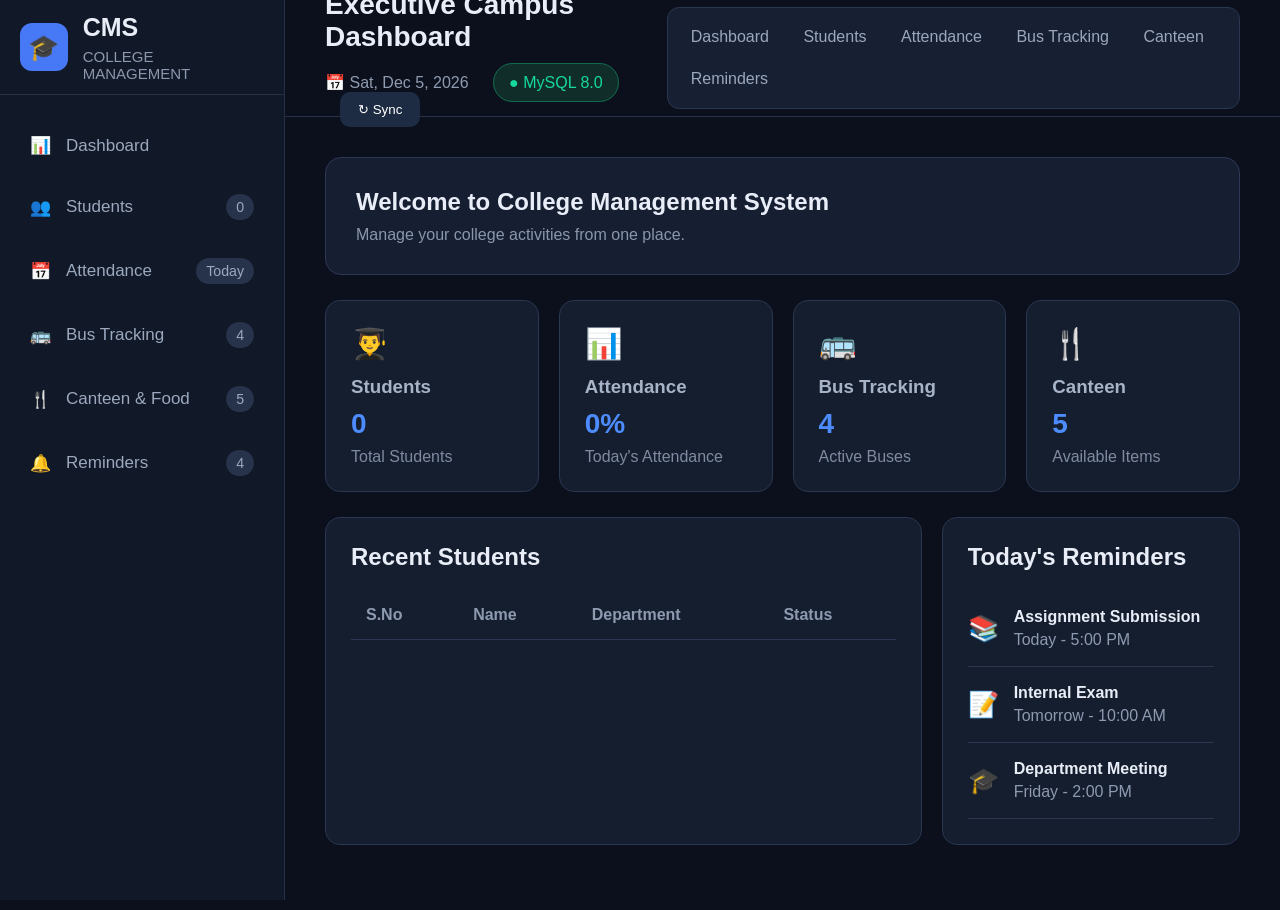
==== src/main/resources/static/index.html @ abafc1c5 "cms" ====
<!DOCTYPE html>
<html lang="en">
<head>
    <meta charset="UTF-8">
    <meta name="viewport" content="width=device-width, initial-scale=1.0">
    <title>College Management System</title>
    <link rel="stylesheet" href="style.css">
</head>

<body>

<div class="app">

    <!-- SIDEBAR -->
    <aside class="sidebar">
        <div class="logo">
            <div class="logo-icon">🎓</div>
            <div>
                <h2>CMS</h2>
                <p>COLLEGE MANAGEMENT</p>
            </div>
        </div>

        <nav>
            <button class="nav-item active" onclick="showPage('dashboard')">
                📊 <span>Dashboard</span>
            </button>
            <button class="nav-item" onclick="showPage('students')">
                👥 <span>Students</span>
                <small id="studentCountBadge">0</small>
            </button>
            <button class="nav-item" onclick="showPage('attendance')">
                📅 <span>Attendance</span>
                <small>Today</small>
            </button>
            <button class="nav-item" onclick="showPage('bus')">
                🚌 <span>Bus Tracking</span>
                <small>4</small>
            </button>
            <button class="nav-item" onclick="showPage('canteen')">
                🍴 <span>Canteen & Food</span>
                <small>5</small>
            </button>
            <button class="nav-item" onclick="showPage('reminders')">
                🔔 <span>Reminders</span>
                <small>4</small>
            </button>
        </nav>
    </aside>

    <!-- MAIN -->
    <main class="main">
        <!-- HEADER -->
        <header>
            <div>
                <h1 id="pageTitle">Executive Campus Dashboard</h1>
                <div class="date">
                    📅 <span id="currentDate"></span>
                    <span class="mysql">● MySQL 8.0</span>
                    <button class="sync" onclick="syncData()">↻ Sync</button>
                </div>
            </div>

            <div class="top-menu">
                <button onclick="showPage('dashboard')">Dashboard</button>
                <button onclick="showPage('students')">Students</button>
                <button onclick="showPage('attendance')">Attendance</button>
                <button onclick="showPage('bus')">Bus Tracking</button>
                <button onclick="showPage('canteen')">Canteen</button>
                <button onclick="showPage('reminders')">Reminders</button>
            </div>
        </header>

        <!-- CONTENT -->
        <section class="content">

            <!-- DASHBOARD -->
            <div id="dashboard" class="page">
                <div class="welcome">
                    <h2>Welcome to College Management System</h2>
                    <p>Manage your college activities from one place.</p>
                </div>

                <div class="cards">
                    <div class="card">
                        <div class="card-icon">👨‍🎓</div>
                        <h3>Students</h3>
                        <strong id="dashTotalStudents">0</strong>
                        <p>Total Students</p>
                    </div>

                    <div class="card">
                        <div class="card-icon">📊</div>
                        <h3>Attendance</h3>
                        <strong id="dashAttendancePercentage">0%</strong>
                        <p>Today's Attendance</p>
                    </div>

                    <div class="card">
                        <div class="card-icon">🚌</div>
                        <h3>Bus Tracking</h3>
                        <strong>4</strong>
                        <p>Active Buses</p>
                    </div>

                    <div class="card">
                        <div class="card-icon">🍴</div>
                        <h3>Canteen</h3>
                        <strong>5</strong>
                        <p>Available Items</p>
                    </div>
                </div>

                <div class="dashboard-grid">
                    <div class="panel">
                        <h2>Recent Students</h2>
                        <table>
                            <thead>
                                <tr>
                                    <th>S.No</th>
                                    <th>Name</th>
                                    <th>Department</th>
                                    <th>Status</th>
                                </tr>
                            </thead>
                            <tbody id="recentStudentsBody"></tbody>
                        </table>
                    </div>

                    <div class="panel">
                        <h2>Today's Reminders</h2>
                        <div class="reminder">
                            <span>📚</span>
                            <div>
                                <b>Assignment Submission</b>
                                <p>Today - 5:00 PM</p>
                            </div>
                        </div>
                        <div class="reminder">
                            <span>📝</span>
                            <div>
                                <b>Internal Exam</b>
                                <p>Tomorrow - 10:00 AM</p>
                            </div>
                        </div>
                        <div class="reminder">
                            <span>🎓</span>
                            <div>
                                <b>Department Meeting</b>
                                <p>Friday - 2:00 PM</p>
                            </div>
                        </div>
                    </div>
                </div>
            </div>

            <!-- STUDENTS -->
            <div id="students" class="page hidden">
                <div class="page-header">
                    <h2>Students</h2>
                    <button class="primary" onclick="openStudentModal()">+ Add Student</button>
                </div>
                <div class="panel">
                    <table>
                        <thead>
                            <tr>
                                <th>S.No</th>
                                <th>Name</th>
                                <th>Email</th>
                                <th>Department</th>
                                <th>Year</th>
                                <th>Actions</th>
                            </tr>
                        </thead>
                        <tbody id="studentTable"></tbody>
                    </table>
                </div>
            </div>

            <!-- ATTENDANCE -->
            <div id="attendance" class="page hidden">
                <div class="page-header">
                    <h2>Attendance</h2>
                </div>
                <div class="cards">
                    <div class="card">
                        <h3>Total Students</h3>
                        <strong id="attendanceTotal">0</strong>
                    </div>
                    <div class="card">
                        <h3>Present</h3>
                        <strong id="attendancePresent">0</strong>
                    </div>
                    <div class="card">
                        <h3>Absent</h3>
                        <strong id="attendanceAbsent">0</strong>
                    </div>
                    <div class="card">
                        <h3>Percentage</h3>
                        <strong id="attendancePercentage">0%</strong>
                    </div>
                </div>
                <div class="panel">
                    <h2>Today's Attendance</h2>
                    <table>
                        <thead>
                            <tr>
                                <th>Student</th>
                                <th>Department</th>
                                <th>Status</th>
                            </tr>
                        </thead>
                        <tbody id="attendanceTableBody"></tbody>
                    </table>
                </div>
            </div>

            <!-- BUS -->
            <div id="bus" class="page hidden">
                <div class="page-header">
                    <h2>Bus Tracking</h2>
                </div>
                <div class="cards">
                    <div class="card">
                        <div class="card-icon">🚌</div>
                        <h3>Bus 101</h3>
                        <strong>Active</strong>
                        <p>Dharmapuri Route</p>
                    </div>
                    <div class="card">
                        <div class="card-icon">🚌</div>
                        <h3>Bus 102</h3>
                        <strong>Active</strong>
                        <p>Salem Route</p>
                    </div>
                    <div class="card">
                        <div class="card-icon">🚌</div>
                        <h3>Bus 103</h3>
                        <strong>Active</strong>
                        <p>Bangalore Route</p>
                    </div>
                    <div class="card">
                        <div class="card-icon">🚌</div>
                        <h3>Bus 104</h3>
                        <strong>Stopped</strong>
                        <p>Campus</p>
                    </div>
                </div>
            </div>

            <!-- CANTEEN -->
            <div id="canteen" class="page hidden">
                <div class="page-header">
                    <h2>Canteen & Food</h2>
                    <button class="primary">+ Add Food</button>
                </div>
                <div class="food-grid">
                    <div class="food">
                        <h3>🍛 Meals</h3>
                        <p>South Indian Meals</p>
                        <strong>₹80</strong>
                    </div>
                    <div class="food">
                        <h3>🥪 Sandwich</h3>
                        <p>Veg Sandwich</p>
                        <strong>₹50</strong>
                    </div>
                    <div class="food">
                        <h3>🍔 Burger</h3>
                        <p>Veg Burger</p>
                        <strong>₹70</strong>
                    </div>
                    <div class="food">
                        <h3>☕ Coffee</h3>
                        <p>Hot Coffee</p>
                        <strong>₹30</strong>
                    </div>
                    <div class="food">
                        <h3>🍜 Noodles</h3>
                        <p>Veg Noodles</p>
                        <strong>₹60</strong>
                    </div>
                </div>
            </div>

            <!-- REMINDERS -->
            <div id="reminders" class="page hidden">
                <div class="page-header">
                    <h2>Reminders</h2>
                </div>
                <div class="panel">
                    <div class="reminder">
                        <span>📚</span>
                        <div>
                            <h3>Assignment Submission</h3>
                            <p>Today - 5:00 PM</p>
                        </div>
                    </div>
                    <div class="reminder">
                        <span>📝</span>
                        <div>
                            <h3>Internal Examination</h3>
                            <p>Tomorrow - 10:00 AM</p>
                        </div>
                    </div>
                    <div class="reminder">
                        <span>🎓</span>
                        <div>
                            <h3>Department Meeting</h3>
                            <p>Friday - 2:00 PM</p>
                        </div>
                    </div>
                </div>
            </div>

        </section>
    </main>
</div>

<!-- ADD STUDENT MODAL -->
<div id="studentModal" class="modal hidden">
    <div class="modal-content">
        <h2>Add New Student</h2>
        <form id="studentForm">
            <div class="form-group">
                <label for="studentName">Name:</label>
                <input type="text" id="studentName" placeholder="Enter full name" required>
            </div>

            <div class="form-group">
                <label for="studentEmail">Email:</label>
                <input type="email" id="studentEmail" placeholder="Enter email address" required>
            </div>

            <div class="form-group">
                <label for="studentDept">Department:</label>
                <input type="text" id="studentDept" placeholder="e.g. CSE" required>
            </div>

            <div class="form-group">
                <label for="studentYear">Year:</label>
                <input type="number" id="studentYear" min="1" max="4" placeholder="1 to 4" required>
            </div>

            <div class="modal-actions">
                <button type="submit" class="primary">Save Student</button>
                <button type="button" class="btn-cancel" onclick="closeStudentModal()">Cancel</button>
            </div>
        </form>
    </div>
</div>

<!-- DELETE CONFIRMATION MODAL -->
<div id="deleteModal" class="modal hidden">
    <div class="modal-content" style="max-width: 420px; text-align: center;">
        <div style="font-size: 44px; margin-bottom: 10px;">⚠️</div>
        <h2 style="margin-bottom: 8px;">Confirm Deletion</h2>
        <p id="deleteModalMessage" style="color: #94a3b8; margin: 12px 0 24px 0; font-size: 15px; line-height: 1.5;">Are you sure you want to delete this student? This action cannot be undone.</p>
        <div class="modal-actions" style="justify-content: center; gap: 12px;">
            <button type="button" class="btn-cancel" onclick="closeDeleteModal()">Cancel</button>
            <button type="button" class="btn-danger" onclick="confirmDeleteStudent()">Yes, Delete</button>
        </div>
    </div>
</div>

<!-- TOAST NOTIFICATION -->
<div id="toast" class="toast hidden"></div>

<script>
    // Tab switching logic
    function showPage(pageId) {
        document.querySelectorAll('.page').forEach(page => page.classList.add('hidden'));
        const activePage = document.getElementById(pageId);
        if (activePage) activePage.classList.remove('hidden');

        document.querySelectorAll('.nav-item').forEach(btn => btn.classList.remove('active'));
        const activeBtn = Array.from(document.querySelectorAll('.nav-item')).find(btn => btn.getAttribute('onclick')?.includes(pageId));
        if (activeBtn) activeBtn.classList.add('active');

        const titleMap = {
            'dashboard': 'Executive Campus Dashboard',
            'students': 'Student Directory Management',
            'attendance': 'Daily Attendance Tracker',
            'bus': 'Live Bus Route Tracking',
            'canteen': 'Canteen Menu & Orders',
            'reminders': 'Upcoming Academic Reminders'
        };
        const titleEl = document.getElementById('pageTitle');
        if (titleEl && titleMap[pageId]) titleEl.innerText = titleMap[pageId];
    }

    // Set today's date on header
    document.addEventListener("DOMContentLoaded", () => {
        const dateEl = document.getElementById("currentDate");
        if (dateEl) {
            const options = { weekday: 'short', year: 'numeric', month: 'short', day: 'numeric' };
            dateEl.innerText = new Date().toLocaleDateString('en-US', options);
        }
    });
</script>
<script src="script.js"></script>
<script src="students.js"></script>
</body>
</html>
---- src/main/resources/static/style.css ----
* {
    margin: 0;
    padding: 0;
    box-sizing: border-box;
}

body {
    font-family: Arial, sans-serif;
    background: #0b101c;
    color: #e8edf7;
}

.app {
    display: flex;
    min-height: 100vh;
}

/* SIDEBAR */
.sidebar {
    width: 285px;
    background: #111827;
    border-right: 1px solid #263044;
    position: fixed;
    height: 100vh;
}

.logo {
    height: 95px;
    display: flex;
    align-items: center;
    gap: 15px;
    padding: 20px;
    border-bottom: 1px solid #263044;
}

.logo-icon {
    width: 48px;
    height: 48px;
    background: #4778f5;
    border-radius: 12px;
    display: flex;
    align-items: center;
    justify-content: center;
    font-size: 25px;
}

.logo h2 {
    font-size: 25px;
}

.logo p {
    color: #8b98ae;
    font-size: 15px;
    margin-top: 6px;
}

/* NAVIGATION */
nav {
    padding: 25px 15px;
}

.nav-item {
    width: 100%;
    padding: 15px;
    margin-bottom: 8px;
    border: none;
    background: transparent;
    color: #9ba8bd;
    text-align: left;
    font-size: 17px;
    border-radius: 12px;
    cursor: pointer;
    display: flex;
    align-items: center;
    gap: 15px;
}

.nav-item:hover,
.nav-item.active {
    background: #192544;
    color: #4c89ff;
}

.nav-item small {
    margin-left: auto;
    background: #26334b;
    padding: 5px 10px;
    border-radius: 15px;
}

/* MAIN */
.main {
    margin-left: 285px;
    width: calc(100% - 285px);
}

header {
    height: 117px;
    border-bottom: 1px solid #293347;
    padding: 20px 40px;
    display: flex;
    justify-content: space-between;
    align-items: center;
}

header h1 {
    font-size: 28px;
}

.date {
    color: #8f9bb0;
    margin-top: 20px;
}

.mysql {
    color: #16d99b;
    border: 1px solid #12694f;
    background: #102d2a;
    padding: 10px 15px;
    border-radius: 25px;
    margin-left: 20px;
}

.sync {
    margin-left: 15px;
    padding: 10px 18px;
    border: none;
    border-radius: 10px;
    background: #1d2b43;
    color: white;
    cursor: pointer;
}

.top-menu {
    background: #172033;
    padding: 8px;
    border-radius: 12px;
    border: 1px solid #293750;
}

.top-menu button {
    background: transparent;
    border: none;
    color: #9aa7bd;
    padding: 12px 15px;
    cursor: pointer;
    font-size: 16px;
    border-radius: 10px;
}

.top-menu button:hover {
    background: #2c6be5;
    color: white;
}

/* CONTENT */
.content {
    padding: 40px;
}

.page {
    animation: fade 0.3s;
}

.hidden {
    display: none !important;
}

@keyframes fade {
    from {
        opacity: 0;
        transform: translateY(10px);
    }
    to {
        opacity: 1;
        transform: translateY(0);
    }
}

.welcome {
    background: #161f31;
    padding: 30px;
    border: 1px solid #2b3954;
    border-radius: 16px;
    margin-bottom: 25px;
}

.welcome h2 {
    font-size: 24px;
    margin-bottom: 10px;
}

.welcome p {
    color: #8996ac;
}

/* CARDS */
.cards {
    display: grid;
    grid-template-columns: repeat(4, 1fr);
    gap: 20px;
    margin-bottom: 25px;
}

.card {
    background: #151e2f;
    border: 1px solid #293750;
    padding: 25px;
    border-radius: 15px;
}

.card:hover {
    transform: translateY(-3px);
    border-color: #427cf1;
}

.card-icon {
    font-size: 30px;
    margin-bottom: 15px;
}

.card h3 {
    color: #a7b3c7;
    margin-bottom: 10px;
}

.card strong {
    display: block;
    font-size: 28px;
    color: #4d8cff;
}

.card p {
    color: #7f8ba1;
    margin-top: 8px;
}

/* PANELS */
.dashboard-grid {
    display: grid;
    grid-template-columns: 2fr 1fr;
    gap: 20px;
}

.panel {
    background: #151e2f;
    border: 1px solid #293750;
    padding: 25px;
    border-radius: 15px;
    margin-bottom: 25px;
}

.panel h2 {
    margin-bottom: 20px;
}

/* TABLE */
table {
    width: 100%;
    border-collapse: collapse;
}

th, td {
    padding: 15px;
    border-bottom: 1px solid #293750;
    text-align: left;
}

th {
    color: #8d9ab0;
}

td {
    color: #c8d0dd;
}

.status {
    color: #16d99b;
    background: #12382f;
    padding: 6px 12px;
    border-radius: 15px;
}

.absent {
    color: #ff6464;
    background: #3b2025;
    padding: 6px 12px;
    border-radius: 15px;
}

.delete-btn {
    background: #dc2626;
    color: white;
    border: none;
    padding: 6px 12px;
    border-radius: 6px;
    cursor: pointer;
}

.delete-btn:hover {
    background: #b91c1c;
}

/* REMINDERS */
.reminder {
    display: flex;
    align-items: center;
    gap: 15px;
    padding: 17px 0;
    border-bottom: 1px solid #293750;
}

.reminder > span {
    font-size: 25px;
}

.reminder p {
    color: #8d9ab0;
    margin-top: 5px;
}

/* PAGE HEADER */
.page-header {
    display: flex;
    justify-content: space-between;
    align-items: center;
    margin-bottom: 25px;
}

.page-header h2 {
    font-size: 28px;
}

.primary {
    background: #3478ed;
    color: white;
    border: none;
    padding: 12px 20px;
    border-radius: 9px;
    cursor: pointer;
    font-size: 15px;
}

.primary:hover {
    background: #2463cf;
}

/* FOOD */
.food-grid {
    display: grid;
    grid-template-columns: repeat(3, 1fr);
    gap: 20px;
}

.food {
    background: #151e2f;
    border: 1px solid #293750;
    border-radius: 15px;
    padding: 25px;
}

.food h3 {
    font-size: 20px;
    margin-bottom: 12px;
}

.food p {
    color: #8b98ae;
    margin-bottom: 15px;
}

.food strong {
    color: #4d8cff;
    font-size: 22px;
}

/* MODAL DISPLAY */
.modal {
    position: fixed;
    top: 0;
    left: 0;
    width: 100vw;
    height: 100vh;
    background-color: rgba(0, 0, 0, 0.75);
    display: flex;
    justify-content: center;
    align-items: center;
    z-index: 99999;
}

.modal-content {
    background: #1e293b;
    color: #ffffff;
    padding: 2rem;
    border-radius: 12px;
    width: 100%;
    max-width: 450px;
    box-shadow: 0 10px 25px rgba(0, 0, 0, 0.5);
}

.modal-content h2 {
    margin-bottom: 1.5rem;
}

.modal-content .form-group {
    margin-bottom: 1rem;
    display: flex;
    flex-direction: column;
}

.modal-content label {
    margin-bottom: 0.5rem;
    font-weight: 500;
}

.modal-content input {
    padding: 0.6rem;
    border-radius: 6px;
    border: 1px solid #334155;
    background: #0f172a;
    color: #fff;
    font-size: 15px;
}

.modal-actions {
    display: flex;
    gap: 1rem;
    justify-content: flex-end;
    margin-top: 1.5rem;
}

.modal-actions button {
    padding: 0.6rem 1.2rem;
    border: none;
    border-radius: 6px;
    cursor: pointer;
}

.modal-actions .btn-cancel {
    background: #64748b;
    color: #fff;
}

/* RESPONSIVE */
@media (max-width: 1100px) {
    .sidebar {
        width: 220px;
    }

    .main {
        margin-left: 220px;
        width: calc(100% - 220px);
    }

    .cards {
        grid-template-columns: repeat(2, 1fr);
    }

    .top-menu {
        display: none;
    }
}

@media (max-width: 700px) {
    .sidebar {
        display: none;
    }

    .main {
        margin-left: 0;
        width: 100%;
    }

    header {
        height: auto;
        padding: 20px;
    }

    .content {
        padding: 20px;
    }

    .cards,
    .food-grid,
    .dashboard-grid {
        grid-template-columns: 1fr;
    }

    table {
        font-size: 13px;
    }
}

/* TOAST NOTIFICATION */
.toast {
    position: fixed;
    top: 25px;
    right: 25px;
    background: #1e293b;
    color: #f8fafc;
    border-left: 4px solid #10b981;
    border-radius: 8px;
    padding: 14px 22px;
    font-size: 15px;
    box-shadow: 0 10px 25px rgba(0, 0, 0, 0.4);
    display: flex;
    align-items: center;
    gap: 12px;
    z-index: 100000;
    transition: opacity 0.3s ease, transform 0.3s ease;
}

.toast.toast-error {
    border-left-color: #ef4444;
}

.toast.hidden {
    display: none;
    opacity: 0;
    transform: translateY(-10px);
}

.btn-danger {
    background: #ef4444;
    color: #fff;
    padding: 0.6rem 1.4rem;
    border: none;
    border-radius: 6px;
    cursor: pointer;
    font-weight: 600;
    transition: background 0.2s ease;
}

.btn-danger:hover {
    background: #dc2626;
}
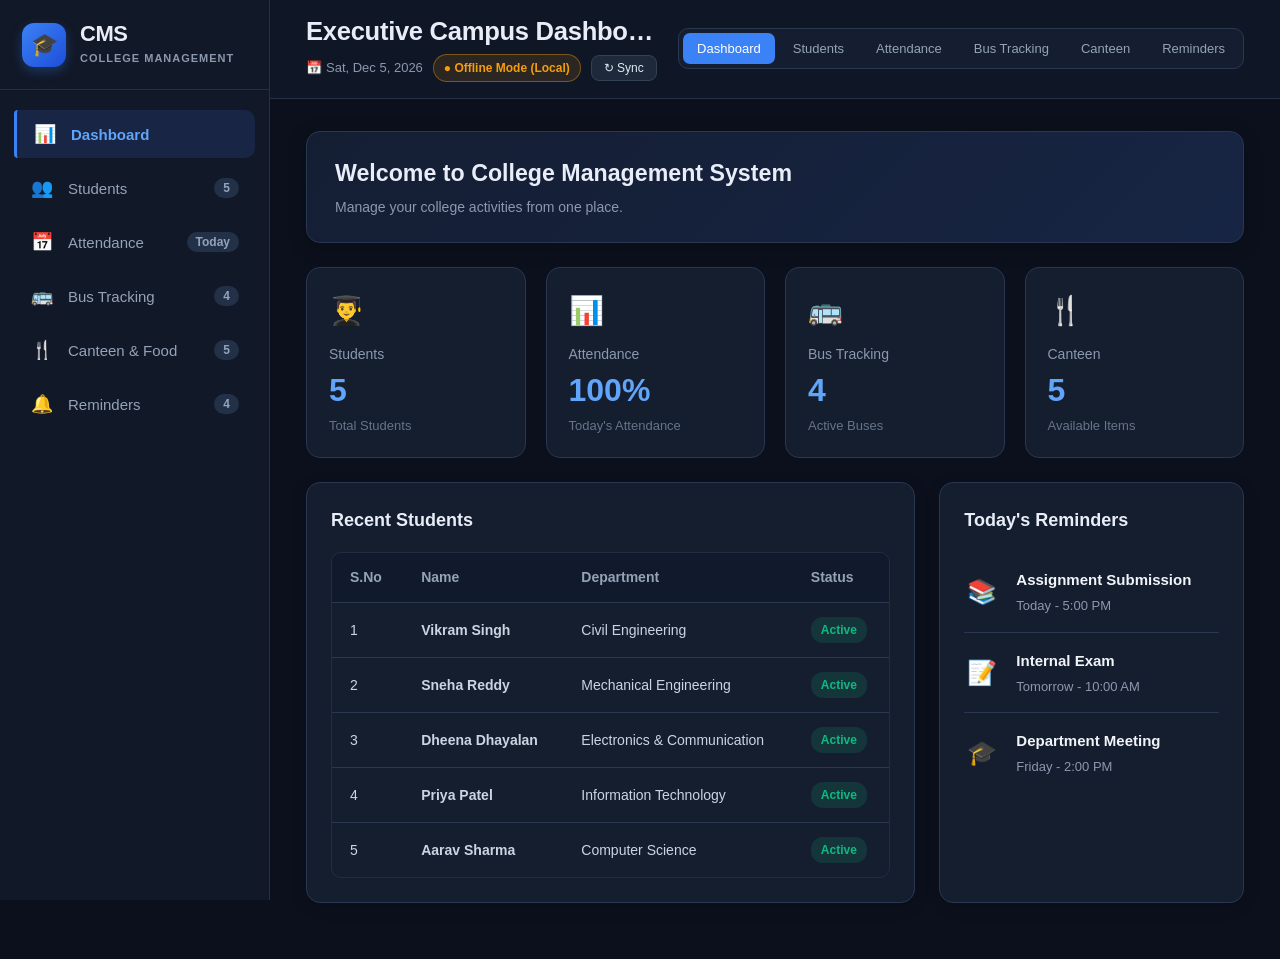
==== commit 8fa209f4: "back" ====
--- a/src/main/resources/static/index.html
+++ b/src/main/resources/static/index.html
@@ -2,7 +2,7 @@
 <html lang="en">
 <head>
     <meta charset="UTF-8">
-    <meta name="viewport" content="width=device-width, initial-scale=1.0">
+    <meta name="viewport" content="width=device-width, initial-scale=1.0, maximum-scale=5.0">
     <title>College Management System</title>
     <link rel="stylesheet" href="style.css">
 </head>
@@ -12,62 +12,73 @@
 <div class="app">
 
     <!-- SIDEBAR -->
-    <aside class="sidebar">
+    <aside class="sidebar" id="sidebar">
         <div class="logo">
             <div class="logo-icon">🎓</div>
-            <div>
+            <div class="logo-text">
                 <h2>CMS</h2>
                 <p>COLLEGE MANAGEMENT</p>
             </div>
+            <button class="sidebar-close-btn" id="sidebarCloseBtn" onclick="closeSidebar()" aria-label="Close navigation menu">&times;</button>
         </div>
 
         <nav>
             <button class="nav-item active" onclick="showPage('dashboard')">
-                📊 <span>Dashboard</span>
+                <span class="nav-icon">📊</span> <span>Dashboard</span>
             </button>
             <button class="nav-item" onclick="showPage('students')">
-                👥 <span>Students</span>
+                <span class="nav-icon">👥</span> <span>Students</span>
                 <small id="studentCountBadge">0</small>
             </button>
             <button class="nav-item" onclick="showPage('attendance')">
-                📅 <span>Attendance</span>
+                <span class="nav-icon">📅</span> <span>Attendance</span>
                 <small>Today</small>
             </button>
             <button class="nav-item" onclick="showPage('bus')">
-                🚌 <span>Bus Tracking</span>
+                <span class="nav-icon">🚌</span> <span>Bus Tracking</span>
                 <small>4</small>
             </button>
             <button class="nav-item" onclick="showPage('canteen')">
-                🍴 <span>Canteen & Food</span>
+                <span class="nav-icon">🍴</span> <span>Canteen & Food</span>
                 <small>5</small>
             </button>
             <button class="nav-item" onclick="showPage('reminders')">
-                🔔 <span>Reminders</span>
+                <span class="nav-icon">🔔</span> <span>Reminders</span>
                 <small>4</small>
             </button>
         </nav>
     </aside>
+
+    <!-- Overlay backdrop for mobile drawer -->
+    <div class="sidebar-overlay" id="sidebarOverlay" onclick="closeSidebar()"></div>
 
     <!-- MAIN -->
     <main class="main">
         <!-- HEADER -->
         <header>
-            <div>
-                <h1 id="pageTitle">Executive Campus Dashboard</h1>
-                <div class="date">
-                    📅 <span id="currentDate"></span>
-                    <span class="mysql">● MySQL 8.0</span>
-                    <button class="sync" onclick="syncData()">↻ Sync</button>
+            <div class="header-left">
+                <button class="mobile-menu-btn" id="mobileMenuBtn" onclick="toggleSidebar()" aria-label="Open Navigation Menu">
+                    <span></span>
+                    <span></span>
+                    <span></span>
+                </button>
+                <div class="header-title-wrap">
+                    <h1 id="pageTitle">Executive Campus Dashboard</h1>
+                    <div class="date">
+                        <span class="date-badge">📅 <span id="currentDate"></span></span>
+                        <span id="dbStatusBadge" class="mysql">● Checking...</span>
+                        <button class="sync" onclick="syncData()">↻ Sync</button>
+                    </div>
                 </div>
             </div>
 
             <div class="top-menu">
-                <button onclick="showPage('dashboard')">Dashboard</button>
-                <button onclick="showPage('students')">Students</button>
-                <button onclick="showPage('attendance')">Attendance</button>
-                <button onclick="showPage('bus')">Bus Tracking</button>
-                <button onclick="showPage('canteen')">Canteen</button>
-                <button onclick="showPage('reminders')">Reminders</button>
+                <button class="top-nav-btn active" onclick="showPage('dashboard')">Dashboard</button>
+                <button class="top-nav-btn" onclick="showPage('students')">Students</button>
+                <button class="top-nav-btn" onclick="showPage('attendance')">Attendance</button>
+                <button class="top-nav-btn" onclick="showPage('bus')">Bus Tracking</button>
+                <button class="top-nav-btn" onclick="showPage('canteen')">Canteen</button>
+                <button class="top-nav-btn" onclick="showPage('reminders')">Reminders</button>
             </div>
         </header>
 
@@ -114,17 +125,19 @@
                 <div class="dashboard-grid">
                     <div class="panel">
                         <h2>Recent Students</h2>
-                        <table>
-                            <thead>
-                                <tr>
-                                    <th>S.No</th>
-                                    <th>Name</th>
-                                    <th>Department</th>
-                                    <th>Status</th>
-                                </tr>
-                            </thead>
-                            <tbody id="recentStudentsBody"></tbody>
-                        </table>
+                        <div class="table-responsive">
+                            <table>
+                                <thead>
+                                    <tr>
+                                        <th>S.No</th>
+                                        <th>Name</th>
+                                        <th>Department</th>
+                                        <th>Status</th>
+                                    </tr>
+                                </thead>
+                                <tbody id="recentStudentsBody"></tbody>
+                            </table>
+                        </div>
                     </div>
 
                     <div class="panel">
@@ -161,19 +174,21 @@
                     <button class="primary" onclick="openStudentModal()">+ Add Student</button>
                 </div>
                 <div class="panel">
-                    <table>
-                        <thead>
-                            <tr>
-                                <th>S.No</th>
-                                <th>Name</th>
-                                <th>Email</th>
-                                <th>Department</th>
-                                <th>Year</th>
-                                <th>Actions</th>
-                            </tr>
-                        </thead>
-                        <tbody id="studentTable"></tbody>
-                    </table>
+                    <div class="table-responsive">
+                        <table>
+                            <thead>
+                                <tr>
+                                    <th>S.No</th>
+                                    <th>Name</th>
+                                    <th>Email</th>
+                                    <th>Department</th>
+                                    <th>Year</th>
+                                    <th>Actions</th>
+                                </tr>
+                            </thead>
+                            <tbody id="studentTable"></tbody>
+                        </table>
+                    </div>
                 </div>
             </div>
 
@@ -202,16 +217,18 @@
                 </div>
                 <div class="panel">
                     <h2>Today's Attendance</h2>
-                    <table>
-                        <thead>
-                            <tr>
-                                <th>Student</th>
-                                <th>Department</th>
-                                <th>Status</th>
-                            </tr>
-                        </thead>
-                        <tbody id="attendanceTableBody"></tbody>
-                    </table>
+                    <div class="table-responsive">
+                        <table>
+                            <thead>
+                                <tr>
+                                    <th>Student</th>
+                                    <th>Department</th>
+                                    <th>Status</th>
+                                </tr>
+                            </thead>
+                            <tbody id="attendanceTableBody"></tbody>
+                        </table>
+                    </div>
                 </div>
             </div>
 
@@ -324,17 +341,17 @@
         <form id="studentForm">
             <div class="form-group">
                 <label for="studentName">Name:</label>
-                <input type="text" id="studentName" placeholder="Enter full name" required>
+                <input type="text" id="studentName" placeholder="Enter full name" required autocomplete="off">
             </div>
 
             <div class="form-group">
                 <label for="studentEmail">Email:</label>
-                <input type="email" id="studentEmail" placeholder="Enter email address" required>
+                <input type="email" id="studentEmail" placeholder="Enter email address" required autocomplete="off">
             </div>
 
             <div class="form-group">
                 <label for="studentDept">Department:</label>
-                <input type="text" id="studentDept" placeholder="e.g. CSE" required>
+                <input type="text" id="studentDept" placeholder="e.g. CSE" required autocomplete="off">
             </div>
 
             <div class="form-group">
@@ -343,8 +360,8 @@
             </div>
 
             <div class="modal-actions">
+                <button type="button" class="btn-cancel" onclick="closeStudentModal()">Cancel</button>
                 <button type="submit" class="primary">Save Student</button>
-                <button type="button" class="btn-cancel" onclick="closeStudentModal()">Cancel</button>
             </div>
         </form>
     </div>
@@ -352,11 +369,11 @@
 
 <!-- DELETE CONFIRMATION MODAL -->
 <div id="deleteModal" class="modal hidden">
-    <div class="modal-content" style="max-width: 420px; text-align: center;">
-        <div style="font-size: 44px; margin-bottom: 10px;">⚠️</div>
-        <h2 style="margin-bottom: 8px;">Confirm Deletion</h2>
-        <p id="deleteModalMessage" style="color: #94a3b8; margin: 12px 0 24px 0; font-size: 15px; line-height: 1.5;">Are you sure you want to delete this student? This action cannot be undone.</p>
-        <div class="modal-actions" style="justify-content: center; gap: 12px;">
+    <div class="modal-content delete-modal-content">
+        <div class="delete-icon">⚠️</div>
+        <h2>Confirm Deletion</h2>
+        <p id="deleteModalMessage">Are you sure you want to delete this student? This action cannot be undone.</p>
+        <div class="modal-actions delete-modal-actions">
             <button type="button" class="btn-cancel" onclick="closeDeleteModal()">Cancel</button>
             <button type="button" class="btn-danger" onclick="confirmDeleteStudent()">Yes, Delete</button>
         </div>
@@ -366,38 +383,6 @@
 <!-- TOAST NOTIFICATION -->
 <div id="toast" class="toast hidden"></div>
 
-<script>
-    // Tab switching logic
-    function showPage(pageId) {
-        document.querySelectorAll('.page').forEach(page => page.classList.add('hidden'));
-        const activePage = document.getElementById(pageId);
-        if (activePage) activePage.classList.remove('hidden');
-
-        document.querySelectorAll('.nav-item').forEach(btn => btn.classList.remove('active'));
-        const activeBtn = Array.from(document.querySelectorAll('.nav-item')).find(btn => btn.getAttribute('onclick')?.includes(pageId));
-        if (activeBtn) activeBtn.classList.add('active');
-
-        const titleMap = {
-            'dashboard': 'Executive Campus Dashboard',
-            'students': 'Student Directory Management',
-            'attendance': 'Daily Attendance Tracker',
-            'bus': 'Live Bus Route Tracking',
-            'canteen': 'Canteen Menu & Orders',
-            'reminders': 'Upcoming Academic Reminders'
-        };
-        const titleEl = document.getElementById('pageTitle');
-        if (titleEl && titleMap[pageId]) titleEl.innerText = titleMap[pageId];
-    }
-
-    // Set today's date on header
-    document.addEventListener("DOMContentLoaded", () => {
-        const dateEl = document.getElementById("currentDate");
-        if (dateEl) {
-            const options = { weekday: 'short', year: 'numeric', month: 'short', day: 'numeric' };
-            dateEl.innerText = new Date().toLocaleDateString('en-US', options);
-        }
-    });
-</script>
 <script src="script.js"></script>
 <script src="students.js"></script>
 </body>
--- a/src/main/resources/static/style.css
+++ b/src/main/resources/static/style.css
@@ -1,165 +1,414 @@
+/* ==========================================================================
+   COLLEGE MANAGEMENT SYSTEM - RESPONSIVE STYLESHEET
+   ========================================================================== */
+
 * {
     margin: 0;
     padding: 0;
     box-sizing: border-box;
+    -webkit-tap-highlight-color: transparent;
+}
+
+:root {
+    --bg-main: #0b101c;
+    --bg-sidebar: #111827;
+    --bg-header: #0f1626;
+    --bg-panel: #151e2f;
+    --bg-panel-hover: #192544;
+    --bg-input: #0f172a;
+    --border-color: #263044;
+    --border-light: #293750;
+    --text-primary: #e8edf7;
+    --text-secondary: #8b98ae;
+    --text-muted: #64748b;
+    --accent-blue: #3b82f6;
+    --accent-blue-hover: #2563eb;
+    --accent-green: #10b981;
+    --accent-red: #ef4444;
+    --sidebar-width: 270px;
+    --header-height: 90px;
 }
 
 body {
-    font-family: Arial, sans-serif;
-    background: #0b101c;
-    color: #e8edf7;
-}
+    font-family: -apple-system, BlinkMacSystemFont, "Segoe UI", Roboto, Oxygen, Ubuntu, Cantarell, "Open Sans", "Helvetica Neue", sans-serif;
+    background: var(--bg-main);
+    color: var(--text-primary);
+    overflow-x: hidden;
+    min-height: 100vh;
+    line-height: 1.5;
+}
+
+body.sidebar-locked {
+    overflow: hidden;
+}
+
+/* ==========================================================================
+   APP SHELL LAYOUT
+   ========================================================================== */
 
 .app {
     display: flex;
     min-height: 100vh;
-}
-
-/* SIDEBAR */
+    width: 100%;
+    position: relative;
+}
+
+/* ==========================================================================
+   SIDEBAR
+   ========================================================================== */
+
 .sidebar {
-    width: 285px;
-    background: #111827;
-    border-right: 1px solid #263044;
+    width: var(--sidebar-width);
+    background: var(--bg-sidebar);
+    border-right: 1px solid var(--border-color);
     position: fixed;
+    top: 0;
+    left: 0;
+    bottom: 0;
     height: 100vh;
+    z-index: 1000;
+    display: flex;
+    flex-direction: column;
+    transition: transform 0.3s cubic-bezier(0.4, 0, 0.2, 1);
+    overflow-y: auto;
 }
 
 .logo {
-    height: 95px;
-    display: flex;
-    align-items: center;
-    gap: 15px;
-    padding: 20px;
-    border-bottom: 1px solid #263044;
+    height: var(--header-height);
+    display: flex;
+    align-items: center;
+    gap: 14px;
+    padding: 20px 22px;
+    border-bottom: 1px solid var(--border-color);
+    flex-shrink: 0;
+    position: relative;
 }
 
 .logo-icon {
-    width: 48px;
-    height: 48px;
-    background: #4778f5;
+    width: 44px;
+    height: 44px;
+    background: linear-gradient(135deg, #3b82f6, #1d4ed8);
     border-radius: 12px;
     display: flex;
     align-items: center;
     justify-content: center;
-    font-size: 25px;
-}
-
-.logo h2 {
-    font-size: 25px;
-}
-
-.logo p {
-    color: #8b98ae;
-    font-size: 15px;
-    margin-top: 6px;
+    font-size: 22px;
+    box-shadow: 0 4px 12px rgba(59, 130, 246, 0.3);
+    flex-shrink: 0;
+}
+
+.logo-text h2 {
+    font-size: 22px;
+    font-weight: 700;
+    letter-spacing: -0.5px;
+    line-height: 1.1;
+}
+
+.logo-text p {
+    color: var(--text-secondary);
+    font-size: 11px;
+    font-weight: 600;
+    letter-spacing: 1px;
+    margin-top: 4px;
+}
+
+/* Close button for mobile drawer */
+.sidebar-close-btn {
+    display: none;
+    margin-left: auto;
+    background: #1e293b;
+    border: 1px solid #334155;
+    color: #cbd5e1;
+    width: 36px;
+    height: 36px;
+    border-radius: 8px;
+    font-size: 24px;
+    line-height: 1;
+    cursor: pointer;
+    align-items: center;
+    justify-content: center;
+    transition: all 0.2s ease;
+}
+
+.sidebar-close-btn:hover {
+    background: #334155;
+    color: #fff;
 }
 
 /* NAVIGATION */
 nav {
-    padding: 25px 15px;
+    padding: 20px 14px;
+    flex: 1;
 }
 
 .nav-item {
     width: 100%;
-    padding: 15px;
-    margin-bottom: 8px;
+    min-height: 48px;
+    padding: 12px 16px;
+    margin-bottom: 6px;
     border: none;
     background: transparent;
-    color: #9ba8bd;
+    color: #94a3b8;
     text-align: left;
-    font-size: 17px;
-    border-radius: 12px;
+    font-size: 15px;
+    font-weight: 500;
+    border-radius: 10px;
     cursor: pointer;
     display: flex;
     align-items: center;
-    gap: 15px;
+    gap: 14px;
+    transition: all 0.2s ease;
+}
+
+.nav-icon {
+    font-size: 18px;
+    width: 24px;
+    display: inline-flex;
+    justify-content: center;
 }
 
 .nav-item:hover,
 .nav-item.active {
-    background: #192544;
-    color: #4c89ff;
+    background: var(--bg-panel-hover);
+    color: #60a5fa;
+}
+
+.nav-item.active {
+    font-weight: 600;
+    border-left: 3px solid #3b82f6;
+    border-radius: 4px 10px 10px 4px;
 }
 
 .nav-item small {
     margin-left: auto;
-    background: #26334b;
-    padding: 5px 10px;
-    border-radius: 15px;
-}
-
-/* MAIN */
+    background: #233148;
+    color: #94a3b8;
+    padding: 3px 9px;
+    font-size: 12px;
+    font-weight: 600;
+    border-radius: 12px;
+}
+
+.nav-item.active small {
+    background: #1e3a8a;
+    color: #93c5fd;
+}
+
+/* SIDEBAR BACKDROP OVERLAY FOR MOBILE */
+.sidebar-overlay {
+    display: none;
+    position: fixed;
+    top: 0;
+    left: 0;
+    right: 0;
+    bottom: 0;
+    width: 100vw;
+    height: 100vh;
+    background: rgba(0, 0, 0, 0.7);
+    backdrop-filter: blur(4px);
+    -webkit-backdrop-filter: blur(4px);
+    z-index: 990;
+    opacity: 0;
+    pointer-events: none;
+    transition: opacity 0.3s ease;
+}
+
+.sidebar-overlay.open {
+    opacity: 1;
+    pointer-events: auto;
+}
+
+/* ==========================================================================
+   MAIN CONTENT WRAPPER
+   ========================================================================== */
+
 .main {
-    margin-left: 285px;
-    width: calc(100% - 285px);
-}
+    margin-left: var(--sidebar-width);
+    width: calc(100% - var(--sidebar-width));
+    min-height: 100vh;
+    display: flex;
+    flex-direction: column;
+    transition: margin-left 0.3s ease, width 0.3s ease;
+}
+
+/* ==========================================================================
+   HEADER
+   ========================================================================== */
 
 header {
-    height: 117px;
-    border-bottom: 1px solid #293347;
-    padding: 20px 40px;
+    min-height: var(--header-height);
+    border-bottom: 1px solid var(--border-color);
+    padding: 16px 36px;
     display: flex;
     justify-content: space-between;
     align-items: center;
-}
-
-header h1 {
-    font-size: 28px;
+    gap: 20px;
+    background: var(--bg-header);
+    position: sticky;
+    top: 0;
+    z-index: 50;
+}
+
+.header-left {
+    display: flex;
+    align-items: center;
+    gap: 16px;
+    flex: 1;
+    min-width: 0;
+}
+
+/* Mobile Hamburger Button */
+.mobile-menu-btn {
+    display: none;
+    background: #192544;
+    border: 1px solid var(--border-light);
+    width: 44px;
+    height: 44px;
+    border-radius: 10px;
+    cursor: pointer;
+    flex-direction: column;
+    justify-content: center;
+    align-items: center;
+    gap: 5px;
+    padding: 0;
+    flex-shrink: 0;
+    transition: all 0.2s ease;
+}
+
+.mobile-menu-btn span {
+    display: block;
+    width: 20px;
+    height: 2px;
+    background: #cbd5e1;
+    border-radius: 2px;
+    transition: all 0.2s ease;
+}
+
+.mobile-menu-btn:hover {
+    background: #243561;
+}
+
+.mobile-menu-btn.active span:nth-child(1) {
+    transform: translateY(7px) rotate(45deg);
+}
+
+.mobile-menu-btn.active span:nth-child(2) {
+    opacity: 0;
+}
+
+.mobile-menu-btn.active span:nth-child(3) {
+    transform: translateY(-7px) rotate(-45deg);
+}
+
+.header-title-wrap {
+    min-width: 0;
+}
+
+.header-title-wrap h1 {
+    font-size: clamp(1.2rem, 2vw, 1.65rem);
+    font-weight: 700;
+    line-height: 1.25;
+    letter-spacing: -0.3px;
+    white-space: nowrap;
+    overflow: hidden;
+    text-overflow: ellipsis;
 }
 
 .date {
-    color: #8f9bb0;
-    margin-top: 20px;
+    color: var(--text-secondary);
+    margin-top: 6px;
+    display: flex;
+    align-items: center;
+    flex-wrap: wrap;
+    gap: 10px;
+    font-size: 13px;
+}
+
+.date-badge {
+    white-space: nowrap;
+    display: inline-flex;
+    align-items: center;
+    gap: 4px;
 }
 
 .mysql {
-    color: #16d99b;
-    border: 1px solid #12694f;
-    background: #102d2a;
-    padding: 10px 15px;
-    border-radius: 25px;
-    margin-left: 20px;
+    color: #10b981;
+    border: 1px solid rgba(16, 185, 129, 0.3);
+    background: rgba(16, 185, 129, 0.12);
+    padding: 4px 10px;
+    border-radius: 16px;
+    font-size: 12px;
+    font-weight: 600;
+    white-space: nowrap;
+    transition: all 0.3s ease;
+}
+
+.mysql.offline {
+    color: #f59e0b;
+    border-color: rgba(245, 158, 11, 0.4);
+    background: rgba(245, 158, 11, 0.12);
 }
 
 .sync {
-    margin-left: 15px;
-    padding: 10px 18px;
-    border: none;
+    padding: 5px 12px;
+    border: 1px solid #334155;
+    border-radius: 8px;
+    background: #1e293b;
+    color: #e2e8f0;
+    cursor: pointer;
+    font-size: 12px;
+    font-weight: 500;
+    transition: all 0.2s ease;
+    white-space: nowrap;
+}
+
+.sync:hover {
+    background: #334155;
+    color: #ffffff;
+}
+
+/* Top Desktop Nav */
+.top-menu {
+    background: #141e30;
+    padding: 4px;
     border-radius: 10px;
-    background: #1d2b43;
-    color: white;
-    cursor: pointer;
-}
-
-.top-menu {
-    background: #172033;
-    padding: 8px;
-    border-radius: 12px;
-    border: 1px solid #293750;
+    border: 1px solid var(--border-light);
+    display: flex;
+    gap: 4px;
+    flex-shrink: 0;
 }
 
 .top-menu button {
     background: transparent;
     border: none;
-    color: #9aa7bd;
-    padding: 12px 15px;
+    color: #94a3b8;
+    padding: 8px 14px;
     cursor: pointer;
-    font-size: 16px;
-    border-radius: 10px;
-}
-
-.top-menu button:hover {
-    background: #2c6be5;
-    color: white;
-}
-
-/* CONTENT */
+    font-size: 13px;
+    font-weight: 500;
+    border-radius: 7px;
+    white-space: nowrap;
+    transition: all 0.2s ease;
+}
+
+.top-menu button:hover,
+.top-menu button.active {
+    background: #3b82f6;
+    color: #ffffff;
+}
+
+/* ==========================================================================
+   PAGE CONTENT
+   ========================================================================== */
+
 .content {
-    padding: 40px;
+    padding: 32px 36px;
+    flex: 1;
+    width: 100%;
 }
 
 .page {
-    animation: fade 0.3s;
+    animation: fade 0.25s ease-out;
 }
 
 .hidden {
@@ -169,7 +418,7 @@
 @keyframes fade {
     from {
         opacity: 0;
-        transform: translateY(10px);
+        transform: translateY(8px);
     }
     to {
         opacity: 1;
@@ -177,175 +426,292 @@
     }
 }
 
+/* WELCOME BANNER */
 .welcome {
-    background: #161f31;
-    padding: 30px;
-    border: 1px solid #2b3954;
-    border-radius: 16px;
-    margin-bottom: 25px;
+    background: linear-gradient(135deg, #141e33 0%, #172544 100%);
+    padding: 24px 28px;
+    border: 1px solid var(--border-light);
+    border-radius: 14px;
+    margin-bottom: 24px;
+    box-shadow: 0 4px 20px rgba(0, 0, 0, 0.2);
 }
 
 .welcome h2 {
-    font-size: 24px;
-    margin-bottom: 10px;
+    font-size: clamp(1.2rem, 2vw, 1.45rem);
+    margin-bottom: 6px;
+    font-weight: 600;
 }
 
 .welcome p {
-    color: #8996ac;
-}
-
-/* CARDS */
+    color: var(--text-secondary);
+    font-size: 14px;
+}
+
+/* ==========================================================================
+   METRIC STATS CARDS
+   ========================================================================== */
+
 .cards {
     display: grid;
     grid-template-columns: repeat(4, 1fr);
     gap: 20px;
-    margin-bottom: 25px;
+    margin-bottom: 24px;
 }
 
 .card {
-    background: #151e2f;
-    border: 1px solid #293750;
-    padding: 25px;
-    border-radius: 15px;
+    background: var(--bg-panel);
+    border: 1px solid var(--border-light);
+    padding: 22px;
+    border-radius: 14px;
+    transition: transform 0.2s ease, border-color 0.2s ease, box-shadow 0.2s ease;
+    display: flex;
+    flex-direction: column;
 }
 
 .card:hover {
     transform: translateY(-3px);
-    border-color: #427cf1;
+    border-color: #3b82f6;
+    box-shadow: 0 8px 24px rgba(0, 0, 0, 0.3);
 }
 
 .card-icon {
-    font-size: 30px;
-    margin-bottom: 15px;
+    font-size: 28px;
+    margin-bottom: 12px;
 }
 
 .card h3 {
-    color: #a7b3c7;
-    margin-bottom: 10px;
+    color: var(--text-secondary);
+    font-size: 14px;
+    font-weight: 500;
+    margin-bottom: 8px;
 }
 
 .card strong {
     display: block;
-    font-size: 28px;
-    color: #4d8cff;
+    font-size: clamp(1.6rem, 2.5vw, 2rem);
+    font-weight: 700;
+    color: #60a5fa;
+    line-height: 1.1;
 }
 
 .card p {
-    color: #7f8ba1;
+    color: var(--text-muted);
+    font-size: 13px;
     margin-top: 8px;
 }
 
-/* PANELS */
+/* ==========================================================================
+   PANELS & DASHBOARD GRIDS
+   ========================================================================== */
+
 .dashboard-grid {
     display: grid;
     grid-template-columns: 2fr 1fr;
-    gap: 20px;
+    gap: 24px;
 }
 
 .panel {
-    background: #151e2f;
-    border: 1px solid #293750;
-    padding: 25px;
-    border-radius: 15px;
-    margin-bottom: 25px;
+    background: var(--bg-panel);
+    border: 1px solid var(--border-light);
+    padding: 24px;
+    border-radius: 14px;
+    margin-bottom: 24px;
+    box-shadow: 0 4px 16px rgba(0, 0, 0, 0.15);
 }
 
 .panel h2 {
-    margin-bottom: 20px;
-}
-
-/* TABLE */
+    font-size: 18px;
+    font-weight: 600;
+    margin-bottom: 18px;
+}
+
+/* ==========================================================================
+   RESPONSIVE DATA TABLES
+   ========================================================================== */
+
+.table-responsive {
+    width: 100%;
+    overflow-x: auto;
+    -webkit-overflow-scrolling: touch;
+    border-radius: 10px;
+    border: 1px solid rgba(41, 55, 80, 0.6);
+}
+
+/* Custom subtle scrollbar */
+.table-responsive::-webkit-scrollbar {
+    height: 6px;
+}
+
+.table-responsive::-webkit-scrollbar-track {
+    background: #0f172a;
+    border-radius: 4px;
+}
+
+.table-responsive::-webkit-scrollbar-thumb {
+    background: #2b3b55;
+    border-radius: 4px;
+}
+
+.table-responsive::-webkit-scrollbar-thumb:hover {
+    background: #475569;
+}
+
 table {
     width: 100%;
+    min-width: 580px; /* guarantees headers and columns don't compress unreadably */
     border-collapse: collapse;
 }
 
+.dashboard-grid .table-responsive table {
+    min-width: 420px;
+}
+
 th, td {
-    padding: 15px;
-    border-bottom: 1px solid #293750;
+    padding: 14px 18px;
+    border-bottom: 1px solid var(--border-light);
     text-align: left;
+    font-size: 14px;
 }
 
 th {
-    color: #8d9ab0;
+    color: #94a3b8;
+    background: #111a2c;
+    font-weight: 600;
+    white-space: nowrap;
 }
 
 td {
-    color: #c8d0dd;
+    color: #cbd5e1;
+    vertical-align: middle;
+}
+
+tbody tr {
+    transition: background 0.15s ease;
+}
+
+tbody tr:hover {
+    background: rgba(25, 37, 68, 0.4);
+}
+
+tbody tr:last-child td {
+    border-bottom: none;
 }
 
 .status {
-    color: #16d99b;
-    background: #12382f;
-    padding: 6px 12px;
-    border-radius: 15px;
+    color: #10b981;
+    background: rgba(16, 185, 129, 0.15);
+    padding: 4px 10px;
+    border-radius: 12px;
+    font-size: 12px;
+    font-weight: 600;
+    display: inline-block;
 }
 
 .absent {
-    color: #ff6464;
-    background: #3b2025;
-    padding: 6px 12px;
-    border-radius: 15px;
+    color: #ef4444;
+    background: rgba(239, 68, 68, 0.15);
+    padding: 4px 10px;
+    border-radius: 12px;
+    font-size: 12px;
+    font-weight: 600;
+    display: inline-block;
 }
 
 .delete-btn {
     background: #dc2626;
     color: white;
     border: none;
-    padding: 6px 12px;
+    padding: 6px 14px;
     border-radius: 6px;
     cursor: pointer;
+    font-size: 13px;
+    font-weight: 500;
+    transition: background 0.2s ease;
 }
 
 .delete-btn:hover {
     background: #b91c1c;
 }
 
-/* REMINDERS */
+/* ==========================================================================
+   REMINDERS
+   ========================================================================== */
+
 .reminder {
     display: flex;
     align-items: center;
-    gap: 15px;
-    padding: 17px 0;
-    border-bottom: 1px solid #293750;
+    gap: 16px;
+    padding: 16px 0;
+    border-bottom: 1px solid var(--border-light);
+}
+
+.reminder:last-child {
+    border-bottom: none;
 }
 
 .reminder > span {
-    font-size: 25px;
+    font-size: 24px;
+    flex-shrink: 0;
+    width: 36px;
+    text-align: center;
+}
+
+.reminder b, .reminder h3 {
+    font-size: 15px;
+    font-weight: 600;
+    color: #f1f5f9;
 }
 
 .reminder p {
-    color: #8d9ab0;
-    margin-top: 5px;
-}
-
-/* PAGE HEADER */
+    color: var(--text-secondary);
+    font-size: 13px;
+    margin-top: 4px;
+}
+
+/* ==========================================================================
+   PAGE HEADERS & ACTIONS
+   ========================================================================== */
+
 .page-header {
     display: flex;
     justify-content: space-between;
     align-items: center;
-    margin-bottom: 25px;
+    margin-bottom: 24px;
+    gap: 16px;
+    flex-wrap: wrap;
 }
 
 .page-header h2 {
-    font-size: 28px;
+    font-size: clamp(1.3rem, 2.5vw, 1.7rem);
+    font-weight: 700;
 }
 
 .primary {
-    background: #3478ed;
+    background: #3b82f6;
     color: white;
     border: none;
-    padding: 12px 20px;
-    border-radius: 9px;
+    padding: 11px 22px;
+    border-radius: 8px;
     cursor: pointer;
-    font-size: 15px;
+    font-size: 14px;
+    font-weight: 600;
+    display: inline-flex;
+    align-items: center;
+    justify-content: center;
+    gap: 8px;
+    transition: all 0.2s ease;
+    box-shadow: 0 4px 14px rgba(59, 130, 246, 0.3);
 }
 
 .primary:hover {
-    background: #2463cf;
-}
-
-/* FOOD */
+    background: #2563eb;
+    transform: translateY(-1px);
+}
+
+/* ==========================================================================
+   FOOD GRID (CANTEEN)
+   ========================================================================== */
+
 .food-grid {
     display: grid;
     grid-template-columns: repeat(3, 1fr);
@@ -353,28 +719,40 @@
 }
 
 .food {
-    background: #151e2f;
-    border: 1px solid #293750;
-    border-radius: 15px;
-    padding: 25px;
+    background: var(--bg-panel);
+    border: 1px solid var(--border-light);
+    border-radius: 14px;
+    padding: 22px;
+    transition: transform 0.2s ease, border-color 0.2s ease;
+}
+
+.food:hover {
+    transform: translateY(-2px);
+    border-color: #3b82f6;
 }
 
 .food h3 {
+    font-size: 18px;
+    font-weight: 600;
+    margin-bottom: 8px;
+}
+
+.food p {
+    color: var(--text-secondary);
+    font-size: 14px;
+    margin-bottom: 14px;
+}
+
+.food strong {
+    color: #60a5fa;
     font-size: 20px;
-    margin-bottom: 12px;
-}
-
-.food p {
-    color: #8b98ae;
-    margin-bottom: 15px;
-}
-
-.food strong {
-    color: #4d8cff;
-    font-size: 22px;
-}
-
-/* MODAL DISPLAY */
+    font-weight: 700;
+}
+
+/* ==========================================================================
+   MODALS & DIALOGS
+   ========================================================================== */
+
 .modal {
     position: fixed;
     top: 0;
@@ -382,131 +760,165 @@
     width: 100vw;
     height: 100vh;
     background-color: rgba(0, 0, 0, 0.75);
+    backdrop-filter: blur(4px);
+    -webkit-backdrop-filter: blur(4px);
     display: flex;
     justify-content: center;
     align-items: center;
-    z-index: 99999;
+    padding: 16px;
+    z-index: 10000;
 }
 
 .modal-content {
     background: #1e293b;
     color: #ffffff;
-    padding: 2rem;
-    border-radius: 12px;
+    padding: 28px;
+    border-radius: 14px;
     width: 100%;
-    max-width: 450px;
-    box-shadow: 0 10px 25px rgba(0, 0, 0, 0.5);
+    max-width: 460px;
+    max-height: 92vh;
+    overflow-y: auto;
+    border: 1px solid #334155;
+    box-shadow: 0 20px 40px rgba(0, 0, 0, 0.6);
+    animation: modalPop 0.2s ease-out;
+}
+
+@keyframes modalPop {
+    from {
+        opacity: 0;
+        transform: scale(0.95);
+    }
+    to {
+        opacity: 1;
+        transform: scale(1);
+    }
 }
 
 .modal-content h2 {
-    margin-bottom: 1.5rem;
+    font-size: 20px;
+    margin-bottom: 20px;
+    font-weight: 600;
 }
 
 .modal-content .form-group {
-    margin-bottom: 1rem;
+    margin-bottom: 16px;
     display: flex;
     flex-direction: column;
 }
 
 .modal-content label {
-    margin-bottom: 0.5rem;
+    margin-bottom: 6px;
+    font-size: 14px;
     font-weight: 500;
-}
-
-.modal-content input {
-    padding: 0.6rem;
-    border-radius: 6px;
+    color: #cbd5e1;
+}
+
+.modal-content input,
+.modal-content select {
+    padding: 10px 14px;
+    border-radius: 8px;
     border: 1px solid #334155;
-    background: #0f172a;
+    background: var(--bg-input);
     color: #fff;
-    font-size: 15px;
+    font-size: 16px; /* 16px prevents iOS Safari auto-zoom */
+    outline: none;
+    transition: border-color 0.2s ease;
+    width: 100%;
+}
+
+.modal-content input:focus,
+.modal-content select:focus {
+    border-color: #3b82f6;
+    box-shadow: 0 0 0 3px rgba(59, 130, 246, 0.2);
 }
 
 .modal-actions {
     display: flex;
-    gap: 1rem;
+    gap: 12px;
     justify-content: flex-end;
-    margin-top: 1.5rem;
+    margin-top: 24px;
 }
 
 .modal-actions button {
-    padding: 0.6rem 1.2rem;
+    padding: 10px 18px;
     border: none;
-    border-radius: 6px;
+    border-radius: 8px;
+    font-size: 14px;
+    font-weight: 600;
     cursor: pointer;
+    transition: all 0.2s ease;
 }
 
 .modal-actions .btn-cancel {
-    background: #64748b;
+    background: #475569;
+    color: #f1f5f9;
+}
+
+.modal-actions .btn-cancel:hover {
+    background: #334155;
+}
+
+/* Delete confirmation modal specific */
+.delete-modal-content {
+    max-width: 420px;
+    text-align: center;
+}
+
+.delete-icon {
+    font-size: 44px;
+    margin-bottom: 10px;
+}
+
+.delete-modal-content p {
+    color: #94a3b8;
+    margin: 12px 0 24px 0;
+    font-size: 14px;
+    line-height: 1.5;
+}
+
+.delete-modal-actions {
+    justify-content: center;
+    gap: 12px;
+}
+
+.btn-danger {
+    background: #ef4444;
     color: #fff;
-}
-
-/* RESPONSIVE */
-@media (max-width: 1100px) {
-    .sidebar {
-        width: 220px;
-    }
-
-    .main {
-        margin-left: 220px;
-        width: calc(100% - 220px);
-    }
-
-    .cards {
-        grid-template-columns: repeat(2, 1fr);
-    }
-
-    .top-menu {
-        display: none;
-    }
-}
-
-@media (max-width: 700px) {
-    .sidebar {
-        display: none;
-    }
-
-    .main {
-        margin-left: 0;
-        width: 100%;
-    }
-
-    header {
-        height: auto;
-        padding: 20px;
-    }
-
-    .content {
-        padding: 20px;
-    }
-
-    .cards,
-    .food-grid,
-    .dashboard-grid {
-        grid-template-columns: 1fr;
-    }
-
-    table {
-        font-size: 13px;
-    }
-}
-
-/* TOAST NOTIFICATION */
+    padding: 10px 20px;
+    border: none;
+    border-radius: 8px;
+    cursor: pointer;
+    font-weight: 600;
+    font-size: 14px;
+    transition: background 0.2s ease;
+}
+
+.btn-danger:hover {
+    background: #dc2626;
+}
+
+/* ==========================================================================
+   TOAST NOTIFICATIONS
+   ========================================================================== */
+
 .toast {
     position: fixed;
-    top: 25px;
-    right: 25px;
+    top: 24px;
+    right: 24px;
     background: #1e293b;
     color: #f8fafc;
     border-left: 4px solid #10b981;
-    border-radius: 8px;
-    padding: 14px 22px;
-    font-size: 15px;
+    border-radius: 10px;
+    padding: 14px 20px;
+    font-size: 14px;
+    font-weight: 500;
     box-shadow: 0 10px 25px rgba(0, 0, 0, 0.4);
     display: flex;
     align-items: center;
-    gap: 12px;
-    z-index: 100000;
+    gap: 10px;
+    z-index: 20000;
+    border: 1px solid #334155;
+    border-left: 4px solid #10b981;
     transition: opacity 0.3s ease, transform 0.3s ease;
 }
 
@@ -517,20 +929,226 @@
 .toast.hidden {
     display: none;
     opacity: 0;
-    transform: translateY(-10px);
-}
-
-.btn-danger {
-    background: #ef4444;
-    color: #fff;
-    padding: 0.6rem 1.4rem;
-    border: none;
-    border-radius: 6px;
-    cursor: pointer;
-    font-weight: 600;
-    transition: background 0.2s ease;
-}
-
-.btn-danger:hover {
-    background: #dc2626;
+    transform: translateY(-8px);
+}
+
+/* ==========================================================================
+   RESPONSIVE BREAKPOINTS
+   ========================================================================== */
+
+/* 1. Large Laptops / Small Desktops (<= 1200px) */
+@media (max-width: 1200px) {
+    :root {
+        --sidebar-width: 240px;
+    }
+
+    .top-menu {
+        display: none; /* Sidebar provides clear navigation */
+    }
+
+    .cards {
+        grid-template-columns: repeat(2, 1fr);
+    }
+}
+
+/* 2. Tablets & Small Laptops (<= 992px) */
+@media (max-width: 992px) {
+    .dashboard-grid {
+        grid-template-columns: 1fr;
+    }
+
+    .food-grid {
+        grid-template-columns: repeat(2, 1fr);
+    }
+
+    header {
+        padding: 16px 24px;
+    }
+
+    .content {
+        padding: 24px 24px;
+    }
+}
+
+/* 3. Mobile / Tablet Breakpoint (<= 900px): Transforms sidebar to offcanvas drawer */
+@media (max-width: 900px) {
+    :root {
+        --sidebar-width: 280px;
+    }
+
+    /* Offcanvas Sidebar Drawer */
+    .sidebar {
+        transform: translateX(-100%);
+        box-shadow: 10px 0 35px rgba(0, 0, 0, 0.7);
+        z-index: 1000;
+    }
+
+    .sidebar.open {
+        transform: translateX(0);
+    }
+
+    .sidebar-overlay {
+        display: block;
+    }
+
+    .sidebar-close-btn {
+        display: flex;
+    }
+
+    /* Main fills 100% width */
+    .main {
+        margin-left: 0 !important;
+        width: 100% !important;
+    }
+
+    /* Show Mobile Hamburger */
+    .mobile-menu-btn {
+        display: flex;
+    }
+
+    header {
+        padding: 14px 20px;
+    }
+
+    .content {
+        padding: 20px;
+    }
+}
+
+/* 4. Small Tablets & Phones (<= 640px) */
+@media (max-width: 640px) {
+    header {
+        padding: 12px 16px;
+    }
+
+    .header-left {
+        gap: 12px;
+    }
+
+    .header-title-wrap h1 {
+        font-size: 1.25rem;
+    }
+
+    .date {
+        font-size: 12px;
+        gap: 8px;
+        margin-top: 6px;
+    }
+
+    .mysql {
+        font-size: 11px;
+        padding: 3px 8px;
+    }
+
+    .sync {
+        font-size: 11px;
+        padding: 4px 9px;
+    }
+
+    .content {
+        padding: 16px 14px;
+    }
+
+    .welcome {
+        padding: 18px 16px;
+        margin-bottom: 18px;
+    }
+
+    .welcome h2 {
+        font-size: 1.2rem;
+    }
+
+    .cards {
+        grid-template-columns: 1fr;
+        gap: 14px;
+        margin-bottom: 18px;
+    }
+
+    .card {
+        padding: 18px 16px;
+    }
+
+    .panel {
+        padding: 18px 16px;
+        margin-bottom: 18px;
+    }
+
+    .food-grid {
+        grid-template-columns: 1fr;
+        gap: 14px;
+    }
+
+    .page-header {
+        flex-direction: column;
+        align-items: stretch;
+        gap: 12px;
+        margin-bottom: 18px;
+    }
+
+    .page-header .primary {
+        width: 100%;
+        text-align: center;
+        padding: 12px;
+    }
+
+    /* Modals on Phone Viewports */
+    .modal {
+        padding: 12px;
+    }
+
+    .modal-content {
+        padding: 20px 16px;
+        border-radius: 12px;
+    }
+
+    .modal-actions {
+        flex-direction: column-reverse;
+        gap: 8px;
+    }
+
+    .modal-actions button {
+        width: 100%;
+        padding: 12px;
+    }
+
+    .delete-modal-actions {
+        flex-direction: column-reverse;
+    }
+
+    .btn-danger {
+        width: 100%;
+        padding: 12px;
+    }
+
+    /* Toast Notification centered on mobile */
+    .toast {
+        top: 14px;
+        left: 14px;
+        right: 14px;
+        width: auto;
+        max-width: none;
+        justify-content: center;
+        padding: 12px 16px;
+        font-size: 13px;
+    }
+
+    th, td {
+        padding: 12px 14px;
+        font-size: 13px;
+    }
+}
+
+/* 5. Extra Small Phones (<= 380px) */
+@media (max-width: 380px) {
+    :root {
+        --sidebar-width: 250px;
+    }
+
+    .header-title-wrap h1 {
+        font-size: 1.1rem;
+    }
+
+    .card strong {
+        font-size: 1.5rem;
+    }
 }
